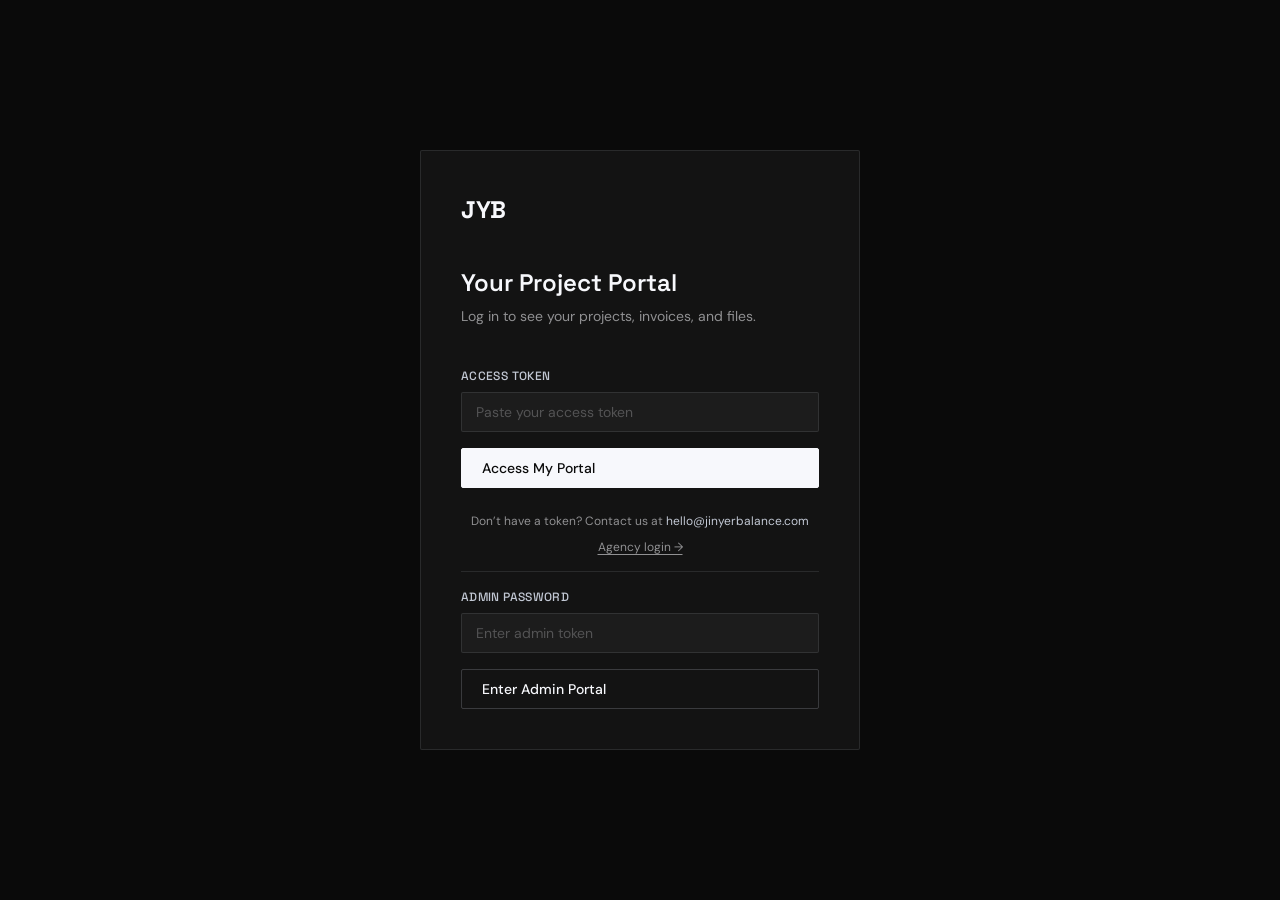
==== admin.html @ bab853dc "feat: initial JYB client portal — login, client dashboard, admin panel Complete portal UI for portal" ====
<!DOCTYPE html>
<html lang="en">
<head>
  <meta charset="UTF-8">
  <meta name="viewport" content="width=device-width, initial-scale=1.0">
  <title>Admin &mdash; JYB Portal</title>
  <meta name="robots" content="noindex, nofollow">
  <link rel="stylesheet" href="/assets/css/portal.css">
</head>
<body>

<!-- Nav -->
<nav class="portal-nav">
  <a href="/admin.html" class="nav-brand">
    <span class="nav-logo-text">JYB Admin</span>
  </a>
  <span class="nav-badge">Portal Admin</span>
  <div class="nav-spacer"></div>
  <button class="btn btn-ghost btn-sm" onclick="JYB.signOut()">Sign Out</button>
</nav>

<!-- Admin Layout -->
<div class="admin-layout">

  <!-- Sidebar -->
  <aside class="admin-sidebar">
    <div class="sidebar-section-label">Clients</div>
    <button class="sidebar-btn active" id="nav-clients" onclick="showSection('clients')">All Clients</button>
    <div class="sidebar-divider"></div>
    <div class="sidebar-section-label">Add New</div>
    <button class="sidebar-btn" id="nav-add-client" onclick="showSection('add-client')">+ Add Client</button>
  </aside>

  <!-- Main content -->
  <main class="admin-main">

    <!-- Global messages -->
    <div id="admin-msg" class="msg mb-md" role="alert" aria-live="polite"></div>

    <!-- ── Section: All Clients ─────────────────────────── -->
    <section id="section-clients">

      <div class="section-header mb-md">
        <h2 style="font-family:var(--font-head);font-size:1.25rem;">All Clients</h2>
        <button class="btn btn-outline btn-sm" onclick="loadClients()">Refresh</button>
      </div>

      <div id="clients-loading" class="spinner-wrap"><div class="spinner"></div></div>
      <div id="clients-list" class="client-list" style="display:none;"></div>

    </section>

    <!-- ── Section: Add Client ──────────────────────────── -->
    <section id="section-add-client" style="display:none;">

      <div class="section-header mb-md">
        <h2 style="font-family:var(--font-head);font-size:1.25rem;">Add New Client</h2>
      </div>

      <div class="card">
        <form id="add-client-form" novalidate>

          <div class="form-grid mb-sm">
            <div class="form-group">
              <label class="form-label" for="c-name">Name <span style="color:var(--red)">*</span></label>
              <input id="c-name" type="text" class="form-input" placeholder="Jane Doe" required>
            </div>
            <div class="form-group">
              <label class="form-label" for="c-email">Email <span style="color:var(--red)">*</span></label>
              <input id="c-email" type="email" class="form-input" placeholder="jane@example.com" required>
            </div>
          </div>

          <div class="form-grid mb-sm">
            <div class="form-group">
              <label class="form-label" for="c-phone">Phone</label>
              <input id="c-phone" type="tel" class="form-input" placeholder="+1 555 000 0000">
            </div>
            <div class="form-group">
              <label class="form-label" for="c-company">Company</label>
              <input id="c-company" type="text" class="form-input" placeholder="Acme Inc.">
            </div>
          </div>

          <div class="form-grid mb-sm">
            <div class="form-group">
              <label class="form-label" for="c-account-type">Account Type <span style="color:var(--red)">*</span></label>
              <select id="c-account-type" class="form-select" required>
                <option value="">Select type&hellip;</option>
                <option value="one-time">One-Time Project</option>
                <option value="retainer">Ongoing Retainer</option>
                <option value="care-plan">Hosting / Care Plan</option>
                <option value="handover">Project Handover</option>
                <option value="store">Store Customer</option>
              </select>
            </div>
            <div class="form-group">
              <label class="form-label" for="c-plan">Plan</label>
              <input id="c-plan" type="text" class="form-input" placeholder="e.g. Standard Care $299/mo">
            </div>
          </div>

          <div class="form-grid mb-sm">
            <div class="form-group">
              <label class="form-label" for="c-start-date">Start Date</label>
              <input id="c-start-date" type="date" class="form-input">
            </div>
          </div>

          <div class="form-group mb-md">
            <label class="form-label" for="c-notes">Notes</label>
            <textarea id="c-notes" class="form-textarea" placeholder="Any internal notes about this client&hellip;"></textarea>
          </div>

          <div id="add-client-msg" class="msg mb-sm"></div>

          <div class="form-actions">
            <button type="button" class="btn btn-ghost" onclick="showSection('clients')">Cancel</button>
            <button type="submit" class="btn btn-primary" id="add-client-btn">Create Client</button>
          </div>

        </form>
      </div>

    </section>

  </main>
</div>

<!-- ── Token Modal ──────────────────────────────────────── -->
<div class="modal-backdrop hidden" id="token-modal">
  <div class="modal" role="dialog" aria-modal="true" aria-labelledby="modal-title">
    <h2 class="modal-title" id="modal-title">Client Created</h2>
    <p class="modal-sub">Copy and send this login link to your client. The token is shown once.</p>

    <div class="form-group mb-xs">
      <label class="form-label">Access Token</label>
      <div class="token-display" id="modal-token"></div>
      <button class="btn btn-ghost btn-sm mt-xs" id="copy-token-btn" onclick="JYB.copyText(document.getElementById('modal-token').textContent, this)">Copy Token</button>
    </div>

    <div class="form-group mb-md">
      <label class="form-label">Login URL</label>
      <div class="url-display" id="modal-url"></div>
      <button class="btn btn-ghost btn-sm mt-xs" id="copy-url-btn" onclick="JYB.copyText(document.getElementById('modal-url').textContent, this)">Copy Login URL</button>
    </div>

    <div class="modal-actions">
      <button class="btn btn-primary" onclick="closeTokenModal()">Done</button>
    </div>
  </div>
</div>

<!-- ── Add Invoice Modal ────────────────────────────────── -->
<div class="modal-backdrop hidden" id="invoice-modal">
  <div class="modal" role="dialog" aria-modal="true" aria-labelledby="inv-modal-title">
    <h2 class="modal-title" id="inv-modal-title">Add Invoice</h2>
    <form id="add-invoice-form" novalidate>

      <div class="form-grid mb-sm">
        <div class="form-group">
          <label class="form-label" for="inv-number">Invoice # <span style="color:var(--red)">*</span></label>
          <input id="inv-number" type="text" class="form-input" placeholder="JYB-001" required>
        </div>
        <div class="form-group">
          <label class="form-label" for="inv-amount">Amount ($) <span style="color:var(--red)">*</span></label>
          <input id="inv-amount" type="number" class="form-input" placeholder="500.00" step="0.01" min="0" required>
        </div>
      </div>

      <div class="form-grid mb-sm">
        <div class="form-group">
          <label class="form-label" for="inv-issued">Issued Date <span style="color:var(--red)">*</span></label>
          <input id="inv-issued" type="date" class="form-input" required>
        </div>
        <div class="form-group">
          <label class="form-label" for="inv-due">Due Date <span style="color:var(--red)">*</span></label>
          <input id="inv-due" type="date" class="form-input" required>
        </div>
      </div>

      <div class="form-group mb-sm">
        <label class="form-label">Line Items (optional)</label>
        <div id="inv-line-items" class="dynamic-rows"></div>
        <button type="button" class="btn btn-ghost btn-sm mt-xs" onclick="addLineItem()">+ Add line item</button>
      </div>

      <div class="form-group mb-md">
        <label class="form-label" for="inv-notes">Notes</label>
        <textarea id="inv-notes" class="form-textarea" style="min-height:70px;" placeholder="Optional notes&hellip;"></textarea>
      </div>

      <div id="add-invoice-msg" class="msg mb-sm"></div>

      <div class="modal-actions">
        <button type="button" class="btn btn-ghost" onclick="closeInvoiceModal()">Cancel</button>
        <button type="submit" class="btn btn-primary" id="add-invoice-btn">Add Invoice</button>
      </div>

    </form>
  </div>
</div>

<!-- ── Add Project Modal ─────────────────────────────────── -->
<div class="modal-backdrop hidden" id="project-modal">
  <div class="modal" role="dialog" aria-modal="true" aria-labelledby="proj-modal-title">
    <h2 class="modal-title" id="proj-modal-title">Add Project</h2>
    <form id="add-project-form" novalidate>

      <div class="form-group mb-sm">
        <label class="form-label" for="proj-title">Title <span style="color:var(--red)">*</span></label>
        <input id="proj-title" type="text" class="form-input" placeholder="Brand Identity Redesign" required>
      </div>

      <div class="form-grid mb-sm">
        <div class="form-group">
          <label class="form-label" for="proj-type">Type <span style="color:var(--red)">*</span></label>
          <select id="proj-type" class="form-select" required>
            <option value="">Select type&hellip;</option>
            <option value="branding">Branding</option>
            <option value="web">Web</option>
            <option value="video">Video</option>
            <option value="social">Social</option>
            <option value="care-plan">Care Plan</option>
            <option value="custom">Custom</option>
          </select>
        </div>
        <div class="form-group">
          <label class="form-label" for="proj-status">Status</label>
          <select id="proj-status" class="form-select">
            <option value="in_progress">In Progress</option>
            <option value="completed">Completed</option>
            <option value="on_hold">On Hold</option>
            <option value="cancelled">Cancelled</option>
          </select>
        </div>
      </div>

      <div class="form-grid mb-sm">
        <div class="form-group">
          <label class="form-label" for="proj-start">Start Date</label>
          <input id="proj-start" type="date" class="form-input">
        </div>
        <div class="form-group">
          <label class="form-label" for="proj-due">Due Date</label>
          <input id="proj-due" type="date" class="form-input">
        </div>
      </div>

      <div class="form-group mb-sm">
        <label class="form-label" for="proj-desc">Description</label>
        <textarea id="proj-desc" class="form-textarea" style="min-height:70px;" placeholder="Brief description&hellip;"></textarea>
      </div>

      <div class="form-group mb-md">
        <label class="form-label">Deliverables (one per line)</label>
        <textarea id="proj-deliverables" class="form-textarea" style="min-height:80px;" placeholder="Logo files&#10;Brand guide PDF&#10;Social media kit"></textarea>
        <span class="form-note">Each line becomes a bullet point for the client.</span>
      </div>

      <div id="add-project-msg" class="msg mb-sm"></div>

      <div class="modal-actions">
        <button type="button" class="btn btn-ghost" onclick="closeProjectModal()">Cancel</button>
        <button type="submit" class="btn btn-primary" id="add-project-btn">Add Project</button>
      </div>

    </form>
  </div>
</div>

<!-- ── Add Meeting Modal ─────────────────────────────────── -->
<div class="modal-backdrop hidden" id="meeting-modal">
  <div class="modal" role="dialog" aria-modal="true" aria-labelledby="mtg-modal-title">
    <h2 class="modal-title" id="mtg-modal-title">Add Meeting Note</h2>
    <form id="add-meeting-form" novalidate>

      <div class="form-group mb-sm">
        <label class="form-label" for="mtg-date">Meeting Date <span style="color:var(--red)">*</span></label>
        <input id="mtg-date" type="date" class="form-input" required>
      </div>

      <div class="form-group mb-sm">
        <label class="form-label" for="mtg-summary">Summary <span style="color:var(--red)">*</span></label>
        <textarea id="mtg-summary" class="form-textarea" placeholder="What was discussed&hellip;" required></textarea>
      </div>

      <div class="form-group mb-sm">
        <label class="form-label">Action Items</label>
        <div id="mtg-action-items" class="dynamic-rows"></div>
        <button type="button" class="btn btn-ghost btn-sm mt-xs" onclick="addActionItem()">+ Add action item</button>
      </div>

      <div class="form-group mb-sm">
        <div class="internal-label">Internal Only &mdash; client will not see this</div>
        <label class="form-label" for="mtg-internal">Internal Notes</label>
        <textarea id="mtg-internal" class="form-textarea" placeholder="Notes for internal use only&hellip;"></textarea>
      </div>

      <div class="form-group mb-md">
        <label class="form-label">Visible to Client</label>
        <div class="toggle-wrap">
          <label class="toggle">
            <input type="checkbox" id="mtg-visible" checked>
            <span class="toggle-slider"></span>
          </label>
          <span class="toggle-label">Yes &mdash; client can see this meeting note</span>
        </div>
      </div>

      <div id="add-meeting-msg" class="msg mb-sm"></div>

      <div class="modal-actions">
        <button type="button" class="btn btn-ghost" onclick="closeMeetingModal()">Cancel</button>
        <button type="submit" class="btn btn-primary" id="add-meeting-btn">Add Note</button>
      </div>

    </form>
  </div>
</div>

<script src="/assets/js/portal.js"></script>
<script>
(function () {

  // ── Auth guard ──────────────────────────────────────────
  if (!JYB.getAdminToken()) {
    window.location.replace('/login.html?mode=admin');
    return;
  }

  // ── State ───────────────────────────────────────────────
  var adminMsg      = document.getElementById('admin-msg');
  var currentClient = null; // currently selected client for modals

  // ── Section switching ───────────────────────────────────
  window.showSection = function (name) {
    document.querySelectorAll('.admin-main > section').forEach(function (s) {
      s.style.display = 'none';
    });
    var el = document.getElementById('section-' + name);
    if (el) el.style.display = '';

    document.querySelectorAll('.sidebar-btn').forEach(function (b) {
      b.classList.remove('active');
    });
    var navBtn = document.getElementById('nav-' + name);
    if (navBtn) navBtn.classList.add('active');

    JYB.hideMsg(adminMsg);
  };

  // ── Load Clients ────────────────────────────────────────
  window.loadClients = async function () {
    var loadingEl = document.getElementById('clients-loading');
    var listEl    = document.getElementById('clients-list');
    loadingEl.style.display = '';
    listEl.style.display    = 'none';
    listEl.innerHTML        = '';
    JYB.hideMsg(adminMsg);

    try {
      var data = await JYB.adminFetch('/api/admin/clients');
      loadingEl.style.display = 'none';
      listEl.style.display    = '';

      if (!data.clients || data.clients.length === 0) {
        listEl.innerHTML = '<div class="empty-state"><p>No clients yet. Add your first client using the sidebar.</p></div>';
        return;
      }

      listEl.innerHTML = data.clients.map(function (c) {
        return buildClientCard(c);
      }).join('');

    } catch (err) {
      loadingEl.style.display = 'none';
      listEl.style.display    = '';
      JYB.showMsg(adminMsg, err.message || 'Failed to load clients.', 'error');
    }
  };

  // ── Client Card ──────────────────────────────────────────
  function buildClientCard(c) {
    return '<div class="client-card" id="client-card-' + c.id + '">' +
      '<div class="client-card-header" onclick="toggleClientDetail(\'' + c.id + '\')">' +
        '<div>' +
          '<div class="client-name">' + JYB.escapeHtml(c.name) + '</div>' +
          '<div class="client-email">' + JYB.escapeHtml(c.email || '') + '</div>' +
          (c.company ? '<div class="client-company">' + JYB.escapeHtml(c.company) + '</div>' : '') +
        '</div>' +
        '<div class="client-badges">' +
          JYB.typeBadge(c.account_type) +
          (c.plan ? '<span class="badge badge-silver" style="max-width:160px;overflow:hidden;text-overflow:ellipsis;">' + JYB.escapeHtml(c.plan) + '</span>' : '') +
          JYB.statusBadge(c.status || 'active') +
        '</div>' +
      '</div>' +
      '<div class="client-detail" id="detail-' + c.id + '">' +
        buildClientDetail(c) +
      '</div>' +
    '</div>';
  }

  function buildClientDetail(c) {
    return '<div class="client-detail-tabs">' +
        '<button class="client-tab-btn active" onclick="switchClientTab(\'' + c.id + '\', \'info\', this)">Info</button>' +
        '<button class="client-tab-btn" onclick="switchClientTab(\'' + c.id + '\', \'projects\', this)">Projects</button>' +
        '<button class="client-tab-btn" onclick="switchClientTab(\'' + c.id + '\', \'invoices\', this)">Invoices</button>' +
        '<button class="client-tab-btn" onclick="switchClientTab(\'' + c.id + '\', \'meetings\', this)">Meetings</button>' +
      '</div>' +

      '<div class="client-tab-content active" id="ctab-' + c.id + '-info">' +
        '<div class="form-row" style="max-width:400px;">' +
          infoRow('Start Date',    JYB.formatDate(c.start_date)) +
          infoRow('Account Type',  c.account_type) +
          infoRow('Plan',          c.plan) +
          infoRow('Notes',         c.notes) +
        '</div>' +
      '</div>' +

      '<div class="client-tab-content" id="ctab-' + c.id + '-projects">' +
        '<div id="cprojects-' + c.id + '" class="project-list mb-sm">' + JYB.spinner() + '</div>' +
        '<button class="btn btn-outline btn-sm" onclick="openProjectModal(\'' + c.id + '\')">+ Add Project</button>' +
      '</div>' +

      '<div class="client-tab-content" id="ctab-' + c.id + '-invoices">' +
        '<div id="cinvoices-' + c.id + '" class="mb-sm">' + JYB.spinner() + '</div>' +
        '<button class="btn btn-outline btn-sm" onclick="openInvoiceModal(\'' + c.id + '\')">+ Add Invoice</button>' +
      '</div>' +

      '<div class="client-tab-content" id="ctab-' + c.id + '-meetings">' +
        '<div id="cmeetings-' + c.id + '" class="meeting-list mb-sm">' + JYB.spinner() + '</div>' +
        '<button class="btn btn-outline btn-sm" onclick="openMeetingModal(\'' + c.id + '\')">+ Add Meeting Note</button>' +
      '</div>';
  }

  function infoRow(label, value) {
    if (!value) return '';
    return '<div class="flex-center gap-sm mb-xs" style="font-size:13px;">' +
      '<span class="text-muted" style="min-width:100px;">' + JYB.escapeHtml(label) + '</span>' +
      '<span class="text-white">' + JYB.escapeHtml(String(value)) + '</span>' +
    '</div>';
  }

  // ── Toggle client detail ─────────────────────────────────
  window.toggleClientDetail = function (clientId) {
    var detail = document.getElementById('detail-' + clientId);
    if (!detail) return;
    var isOpen = detail.classList.contains('open');
    detail.classList.toggle('open', !isOpen);
    if (!isOpen) {
      // Load sub-data when opening for the first time
      loadClientProjects(clientId);
      loadClientInvoices(clientId);
      loadClientMeetings(clientId);
    }
  };

  // ── Client sub-tabs ──────────────────────────────────────
  window.switchClientTab = function (clientId, tab, btn) {
    var detail = document.getElementById('detail-' + clientId);
    detail.querySelectorAll('.client-tab-btn').forEach(function (b) { b.classList.remove('active'); });
    detail.querySelectorAll('.client-tab-content').forEach(function (c) { c.classList.remove('active'); });
    btn.classList.add('active');
    var tabEl = document.getElementById('ctab-' + clientId + '-' + tab);
    if (tabEl) tabEl.classList.add('active');
  };

  // ── Load client projects ─────────────────────────────────
  async function loadClientProjects(clientId) {
    var el = document.getElementById('cprojects-' + clientId);
    if (!el || el.dataset.loaded) return;
    el.dataset.loaded = '1';
    try {
      var data = await JYB.adminFetch('/api/admin/projects?client_id=' + clientId);
      var projects = data.projects || [];
      if (projects.length === 0) {
        el.innerHTML = '<div class="empty-state" style="padding:16px 0;"><p>No projects yet.</p></div>';
      } else {
        el.innerHTML = projects.map(function (p) {
          return '<div class="project-card">' +
            '<div class="project-header">' +
              '<span class="project-title">' + JYB.escapeHtml(p.title) + '</span>' +
              JYB.statusBadge(p.status) +
            '</div>' +
            '<div class="project-meta">' +
              JYB.typeBadge(p.type) +
              '<span class="project-dates">' + JYB.formatDateRange(p.start_date, p.due_date) + '</span>' +
            '</div>' +
          '</div>';
        }).join('');
      }
    } catch (err) {
      el.innerHTML = '<div class="msg msg-error visible">' + JYB.escapeHtml(err.message) + '</div>';
    }
  }

  // ── Load client invoices ─────────────────────────────────
  async function loadClientInvoices(clientId) {
    var el = document.getElementById('cinvoices-' + clientId);
    if (!el || el.dataset.loaded) return;
    el.dataset.loaded = '1';
    try {
      var data = await JYB.adminFetch('/api/admin/invoices?client_id=' + clientId);
      var invoices = data.invoices || [];
      if (invoices.length === 0) {
        el.innerHTML = '<div class="empty-state" style="padding:16px 0;"><p>No invoices yet.</p></div>';
      } else {
        el.innerHTML = '<div class="invoice-table-wrap"><table class="invoice-table"><thead><tr>' +
          '<th>Invoice #</th><th>Issued</th><th>Due</th><th>Amount</th><th>Status</th>' +
        '</tr></thead><tbody>' +
        invoices.map(function (i) {
          return '<tr>' +
            '<td class="font-head" style="font-weight:600;">' + JYB.escapeHtml(i.invoice_number) + '</td>' +
            '<td>' + JYB.formatDate(i.issued_date) + '</td>' +
            '<td>' + JYB.formatDate(i.due_date) + '</td>' +
            '<td class="font-head" style="font-weight:600;">' + JYB.formatMoney(i.amount_cents) + '</td>' +
            '<td>' + JYB.statusBadge(i.status) + '</td>' +
          '</tr>';
        }).join('') +
        '</tbody></table></div>';
      }
    } catch (err) {
      el.innerHTML = '<div class="msg msg-error visible">' + JYB.escapeHtml(err.message) + '</div>';
    }
  }

  // ── Load client meetings ─────────────────────────────────
  async function loadClientMeetings(clientId) {
    var el = document.getElementById('cmeetings-' + clientId);
    if (!el || el.dataset.loaded) return;
    el.dataset.loaded = '1';
    try {
      var data = await JYB.adminFetch('/api/admin/meetings?client_id=' + clientId);
      var meetings = data.meetings || [];
      if (meetings.length === 0) {
        el.innerHTML = '<div class="empty-state" style="padding:16px 0;"><p>No meeting notes yet.</p></div>';
      } else {
        el.innerHTML = meetings.map(function (m) {
          var visibleBadge = m.visible_to_client
            ? '<span class="badge badge-green" style="font-size:11px;">Visible to client</span>'
            : '<span class="badge badge-silver" style="font-size:11px;">Internal only</span>';
          var actionHtml = '';
          if (m.action_items) {
            try {
              var items = typeof m.action_items === 'string' ? JSON.parse(m.action_items) : m.action_items;
              if (Array.isArray(items) && items.length > 0) {
                actionHtml = '<ul class="action-items-list mt-xs">' +
                  items.map(function (a) {
                    var text = typeof a === 'string' ? a : (a.text || a.item || '');
                    return '<li class="action-item">' + JYB.escapeHtml(text) + '</li>';
                  }).join('') + '</ul>';
              }
            } catch (e) {}
          }
          var internalHtml = '';
          if (m.internal_notes) {
            internalHtml = '<div class="internal-label mt-xs">Internal Only</div>' +
              '<div style="font-size:13px;color:var(--amber);margin-top:4px;">' + JYB.escapeHtml(m.internal_notes) + '</div>';
          }
          return '<div class="meeting-card">' +
            '<div class="flex-center gap-sm mb-xs">' +
              '<span class="meeting-date" style="margin:0;">' + JYB.formatDate(m.meeting_date) + '</span>' +
              visibleBadge +
            '</div>' +
            '<div class="meeting-summary">' + JYB.escapeHtml(m.summary) + '</div>' +
            actionHtml + internalHtml +
          '</div>';
        }).join('');
      }
    } catch (err) {
      el.innerHTML = '<div class="msg msg-error visible">' + JYB.escapeHtml(err.message) + '</div>';
    }
  }

  // ── Add Client Form ──────────────────────────────────────
  document.getElementById('add-client-form').addEventListener('submit', async function (e) {
    e.preventDefault();
    var btn = document.getElementById('add-client-btn');
    var msg = document.getElementById('add-client-msg');
    JYB.hideMsg(msg);

    var name         = document.getElementById('c-name').value.trim();
    var email        = document.getElementById('c-email').value.trim();
    var phone        = document.getElementById('c-phone').value.trim();
    var company      = document.getElementById('c-company').value.trim();
    var account_type = document.getElementById('c-account-type').value;
    var plan         = document.getElementById('c-plan').value.trim();
    var start_date   = document.getElementById('c-start-date').value;
    var notes        = document.getElementById('c-notes').value.trim();

    if (!name || !email || !account_type) {
      JYB.showMsg(msg, 'Name, email, and account type are required.', 'error');
      return;
    }

    btn.disabled = true;
    btn.textContent = 'Creating\u2026';

    try {
      var data = await JYB.adminFetch('/api/admin/clients', {
        method: 'POST',
        body: JSON.stringify({ name, email, phone: phone || null, company: company || null, account_type, plan: plan || null, start_date: start_date || null, notes: notes || null }),
      });

      if (data.success) {
        // Show token modal
        document.getElementById('modal-token').textContent = data.access_token;
        document.getElementById('modal-url').textContent   = data.login_url;
        document.getElementById('token-modal').classList.remove('hidden');

        // Reset form
        document.getElementById('add-client-form').reset();

        // Reload client list data
        var listEl = document.getElementById('clients-list');
        listEl.dataset.loaded = '';
      } else {
        JYB.showMsg(msg, data.error || 'Failed to create client.', 'error');
      }
    } catch (err) {
      JYB.showMsg(msg, err.message || 'Failed to create client.', 'error');
    }

    btn.disabled = false;
    btn.textContent = 'Create Client';
  });

  // ── Token Modal ──────────────────────────────────────────
  window.closeTokenModal = function () {
    document.getElementById('token-modal').classList.add('hidden');
    showSection('clients');
    loadClients();
  };

  // ── Invoice Modal ─────────────────────────────────────────
  window.openInvoiceModal = function (clientId) {
    currentClient = clientId;
    document.getElementById('invoice-modal').classList.remove('hidden');
    // Pre-fill today's date
    var today = new Date().toISOString().slice(0, 10);
    document.getElementById('inv-issued').value = today;
    document.getElementById('inv-line-items').innerHTML = '';
    JYB.hideMsg(document.getElementById('add-invoice-msg'));
  };

  window.closeInvoiceModal = function () {
    document.getElementById('invoice-modal').classList.add('hidden');
    document.getElementById('add-invoice-form').reset();
    document.getElementById('inv-line-items').innerHTML = '';
  };

  window.addLineItem = function () {
    var container = document.getElementById('inv-line-items');
    var row = document.createElement('div');
    row.className = 'dynamic-row dynamic-row-2col';
    row.innerHTML =
      '<input type="text" class="form-input" placeholder="Description" style="font-size:13px;">' +
      '<input type="number" class="form-input" placeholder="Amount ($)" style="font-size:13px;" step="0.01" min="0">' +
      '<button type="button" class="btn btn-ghost" onclick="this.closest(\'.dynamic-row\').remove()" title="Remove">&times;</button>';
    container.appendChild(row);
  };

  document.getElementById('add-invoice-form').addEventListener('submit', async function (e) {
    e.preventDefault();
    var btn = document.getElementById('add-invoice-btn');
    var msg = document.getElementById('add-invoice-msg');
    JYB.hideMsg(msg);

    var invoice_number = document.getElementById('inv-number').value.trim();
    var amountStr      = document.getElementById('inv-amount').value.trim();
    var issued_date    = document.getElementById('inv-issued').value;
    var due_date       = document.getElementById('inv-due').value;
    var notes          = document.getElementById('inv-notes').value.trim();

    if (!invoice_number || !amountStr || !issued_date || !due_date) {
      JYB.showMsg(msg, 'Invoice #, amount, issued date, and due date are required.', 'error');
      return;
    }

    var amount_cents = Math.round(parseFloat(amountStr) * 100);
    if (isNaN(amount_cents) || amount_cents <= 0) {
      JYB.showMsg(msg, 'Enter a valid amount.', 'error');
      return;
    }

    // Collect line items
    var lineItemRows = document.querySelectorAll('#inv-line-items .dynamic-row');
    var line_items = [];
    lineItemRows.forEach(function (row) {
      var inputs = row.querySelectorAll('input');
      var desc   = inputs[0] ? inputs[0].value.trim() : '';
      var amt    = inputs[1] ? parseFloat(inputs[1].value) : 0;
      if (desc) {
        line_items.push({ description: desc, amount_cents: Math.round(amt * 100) || 0 });
      }
    });

    btn.disabled = true;
    btn.textContent = 'Adding\u2026';

    try {
      var data = await JYB.adminFetch('/api/admin/invoices', {
        method: 'POST',
        body: JSON.stringify({
          client_id: currentClient,
          invoice_number,
          amount_cents,
          issued_date,
          due_date,
          line_items: line_items.length > 0 ? line_items : null,
          notes: notes || null,
        }),
      });

      if (data.success) {
        closeInvoiceModal();
        JYB.showMsg(document.getElementById('admin-msg'), 'Invoice added successfully.', 'success');
        // Force reload of this client's invoices
        var el = document.getElementById('cinvoices-' + currentClient);
        if (el) { el.dataset.loaded = ''; el.innerHTML = JYB.spinner(); loadClientInvoices(currentClient); }
      } else {
        JYB.showMsg(msg, data.error || 'Failed to add invoice.', 'error');
      }
    } catch (err) {
      JYB.showMsg(msg, err.message || 'Failed to add invoice.', 'error');
    }

    btn.disabled = false;
    btn.textContent = 'Add Invoice';
  });

  // ── Project Modal ─────────────────────────────────────────
  window.openProjectModal = function (clientId) {
    currentClient = clientId;
    document.getElementById('project-modal').classList.remove('hidden');
    JYB.hideMsg(document.getElementById('add-project-msg'));
  };

  window.closeProjectModal = function () {
    document.getElementById('project-modal').classList.add('hidden');
    document.getElementById('add-project-form').reset();
  };

  document.getElementById('add-project-form').addEventListener('submit', async function (e) {
    e.preventDefault();
    var btn = document.getElementById('add-project-btn');
    var msg = document.getElementById('add-project-msg');
    JYB.hideMsg(msg);

    var title       = document.getElementById('proj-title').value.trim();
    var type        = document.getElementById('proj-type').value;
    var status      = document.getElementById('proj-status').value;
    var start_date  = document.getElementById('proj-start').value;
    var due_date    = document.getElementById('proj-due').value;
    var description = document.getElementById('proj-desc').value.trim();
    var rawDeliv    = document.getElementById('proj-deliverables').value.trim();

    if (!title || !type) {
      JYB.showMsg(msg, 'Title and type are required.', 'error');
      return;
    }

    var deliverables = rawDeliv
      ? rawDeliv.split('\n').map(function (l) { return l.trim(); }).filter(Boolean)
      : null;

    btn.disabled = true;
    btn.textContent = 'Adding\u2026';

    try {
      var data = await JYB.adminFetch('/api/admin/projects', {
        method: 'POST',
        body: JSON.stringify({
          client_id:   currentClient,
          title,
          description: description || null,
          type,
          status:      status || 'in_progress',
          start_date:  start_date || null,
          due_date:    due_date   || null,
          deliverables,
        }),
      });

      if (data.success) {
        closeProjectModal();
        JYB.showMsg(document.getElementById('admin-msg'), 'Project added successfully.', 'success');
        var el = document.getElementById('cprojects-' + currentClient);
        if (el) { el.dataset.loaded = ''; el.innerHTML = JYB.spinner(); loadClientProjects(currentClient); }
      } else {
        JYB.showMsg(msg, data.error || 'Failed to add project.', 'error');
      }
    } catch (err) {
      JYB.showMsg(msg, err.message || 'Failed to add project.', 'error');
    }

    btn.disabled = false;
    btn.textContent = 'Add Project';
  });

  // ── Meeting Modal ─────────────────────────────────────────
  window.openMeetingModal = function (clientId) {
    currentClient = clientId;
    document.getElementById('meeting-modal').classList.remove('hidden');
    var today = new Date().toISOString().slice(0, 10);
    document.getElementById('mtg-date').value = today;
    document.getElementById('mtg-action-items').innerHTML = '';
    document.getElementById('mtg-visible').checked = true;
    JYB.hideMsg(document.getElementById('add-meeting-msg'));
  };

  window.closeMeetingModal = function () {
    document.getElementById('meeting-modal').classList.add('hidden');
    document.getElementById('add-meeting-form').reset();
    document.getElementById('mtg-action-items').innerHTML = '';
  };

  window.addActionItem = function () {
    var container = document.getElementById('mtg-action-items');
    var row = document.createElement('div');
    row.className = 'dynamic-row';
    row.style.gridTemplateColumns = '1fr auto';
    row.innerHTML =
      '<input type="text" class="form-input" placeholder="Action item\u2026" style="font-size:13px;">' +
      '<button type="button" class="btn btn-ghost" onclick="this.closest(\'.dynamic-row\').remove()" title="Remove">&times;</button>';
    container.appendChild(row);
    row.querySelector('input').focus();
  };

  document.getElementById('add-meeting-form').addEventListener('submit', async function (e) {
    e.preventDefault();
    var btn = document.getElementById('add-meeting-btn');
    var msg = document.getElementById('add-meeting-msg');
    JYB.hideMsg(msg);

    var meeting_date     = document.getElementById('mtg-date').value;
    var summary          = document.getElementById('mtg-summary').value.trim();
    var internal_notes   = document.getElementById('mtg-internal').value.trim();
    var visible_to_client = document.getElementById('mtg-visible').checked;

    if (!meeting_date || !summary) {
      JYB.showMsg(msg, 'Meeting date and summary are required.', 'error');
      return;
    }

    var actionInputs = document.querySelectorAll('#mtg-action-items input[type="text"]');
    var action_items = [];
    actionInputs.forEach(function (inp) {
      var val = inp.value.trim();
      if (val) action_items.push(val);
    });

    btn.disabled = true;
    btn.textContent = 'Saving\u2026';

    try {
      var data = await JYB.adminFetch('/api/admin/meetings', {
        method: 'POST',
        body: JSON.stringify({
          client_id: currentClient,
          meeting_date,
          summary,
          action_items: action_items.length > 0 ? action_items : null,
          internal_notes: internal_notes || null,
          visible_to_client,
        }),
      });

      if (data.success) {
        closeMeetingModal();
        JYB.showMsg(document.getElementById('admin-msg'), 'Meeting note saved.', 'success');
        var el = document.getElementById('cmeetings-' + currentClient);
        if (el) { el.dataset.loaded = ''; el.innerHTML = JYB.spinner(); loadClientMeetings(currentClient); }
      } else {
        JYB.showMsg(msg, data.error || 'Failed to save meeting note.', 'error');
      }
    } catch (err) {
      JYB.showMsg(msg, err.message || 'Failed to save meeting note.', 'error');
    }

    btn.disabled = false;
    btn.textContent = 'Add Note';
  });

  // ── Close modals on backdrop click ──────────────────────
  ['token-modal','invoice-modal','project-modal','meeting-modal'].forEach(function (id) {
    document.getElementById(id).addEventListener('click', function (e) {
      if (e.target === this) {
        this.classList.add('hidden');
      }
    });
  });

  // ── Boot ─────────────────────────────────────────────────
  showSection('clients');
  loadClients();

})();
</script>

</body>
</html>
---- assets/css/portal.css ----
/* ============================================================
   JYB Client Portal — portal.css
   Design: Dark mode, Space Grotesk + DM Sans, editorial feel
   ============================================================ */

/* ── Google Fonts ── */
@import url('https://fonts.googleapis.com/css2?family=Space+Grotesk:wght@400;500;600;700&family=DM+Sans:wght@400;500&display=swap');

/* ── CSS Variables ── */
:root {
  --bg:            #0a0a0a;
  --surface:       rgba(255, 255, 255, 0.04);
  --surface-hover: rgba(255, 255, 255, 0.07);
  --border:        rgba(194, 200, 212, 0.12);
  --border-strong: rgba(194, 200, 212, 0.22);

  --white:   #f7f8fc;
  --muted:   rgba(247, 248, 252, 0.55);
  --silver:  #C2C8D4;

  --accent:  #C2C8D4;

  --green:   #4ade80;
  --amber:   #fbbf24;
  --red:     #f87171;
  --blue:    #60a5fa;

  --green-bg:  rgba(74, 222, 128, 0.10);
  --amber-bg:  rgba(251, 191, 36, 0.10);
  --red-bg:    rgba(248, 113, 113, 0.10);
  --blue-bg:   rgba(96, 165, 250, 0.10);

  --font-head: 'Space Grotesk', sans-serif;
  --font-body: 'DM Sans', sans-serif;

  --radius-sm:  2px;
  --radius-md:  4px;

  --nav-h: 60px;
  --sidebar-w: 220px;

  --space-xs:  8px;
  --space-sm:  16px;
  --space-md:  24px;
  --space-lg:  40px;
  --space-xl:  64px;
}

/* ── Reset ── */
*, *::before, *::after {
  box-sizing: border-box;
  margin: 0;
  padding: 0;
}

html, body {
  height: 100%;
}

body {
  background: var(--bg);
  color: var(--white);
  font-family: var(--font-body);
  font-size: 15px;
  line-height: 1.6;
  -webkit-font-smoothing: antialiased;
}

a {
  color: var(--silver);
  text-decoration: none;
}

a:hover {
  color: var(--white);
}

button {
  font-family: var(--font-body);
  cursor: pointer;
}

input, select, textarea {
  font-family: var(--font-body);
}

/* ── Typography ── */
h1, h2, h3, h4, h5 {
  font-family: var(--font-head);
  font-weight: 600;
  line-height: 1.2;
}

h1 { font-size: 2rem; }
h2 { font-size: 1.5rem; }
h3 { font-size: 1.15rem; }
h4 { font-size: 1rem; }

p { color: var(--muted); }

/* ── Loading Spinner ── */
.spinner-wrap {
  display: flex;
  align-items: center;
  justify-content: center;
  padding: var(--space-xl);
}

.spinner {
  width: 32px;
  height: 32px;
  border: 2px solid var(--border);
  border-top-color: var(--silver);
  border-radius: 50%;
  animation: spin 0.7s linear infinite;
}

@keyframes spin {
  to { transform: rotate(360deg); }
}

/* ── Buttons ── */
.btn {
  display: inline-flex;
  align-items: center;
  gap: 8px;
  padding: 10px 20px;
  font-size: 14px;
  font-weight: 500;
  border-radius: var(--radius-sm);
  border: 1px solid transparent;
  transition: background 0.15s, color 0.15s, border-color 0.15s;
  white-space: nowrap;
}

.btn-primary {
  background: var(--white);
  color: #0a0a0a;
  border-color: var(--white);
}

.btn-primary:hover {
  background: var(--silver);
  border-color: var(--silver);
  color: #0a0a0a;
}

.btn-outline {
  background: transparent;
  color: var(--white);
  border-color: var(--border-strong);
}

.btn-outline:hover {
  background: var(--surface-hover);
  border-color: var(--silver);
}

.btn-ghost {
  background: transparent;
  color: var(--muted);
  border-color: transparent;
  padding-left: 8px;
  padding-right: 8px;
}

.btn-ghost:hover {
  color: var(--white);
  background: var(--surface);
}

.btn-sm {
  padding: 6px 14px;
  font-size: 13px;
}

.btn-danger {
  background: transparent;
  color: var(--red);
  border-color: rgba(248, 113, 113, 0.30);
}

.btn-danger:hover {
  background: var(--red-bg);
}

.btn:disabled {
  opacity: 0.4;
  cursor: not-allowed;
}

/* ── Status Badges ── */
.badge {
  display: inline-flex;
  align-items: center;
  gap: 5px;
  padding: 3px 10px;
  font-size: 12px;
  font-weight: 500;
  border-radius: var(--radius-md);
  font-family: var(--font-head);
  letter-spacing: 0.02em;
  text-transform: capitalize;
}

.badge::before {
  content: '';
  width: 6px;
  height: 6px;
  border-radius: 50%;
  flex-shrink: 0;
}

.badge-green  { background: var(--green-bg);  color: var(--green);  }
.badge-amber  { background: var(--amber-bg);  color: var(--amber);  }
.badge-red    { background: var(--red-bg);    color: var(--red);    }
.badge-blue   { background: var(--blue-bg);   color: var(--blue);   }
.badge-silver { background: var(--surface);   color: var(--silver); }

.badge-green::before  { background: var(--green); }
.badge-amber::before  { background: var(--amber); }
.badge-red::before    { background: var(--red);   }
.badge-blue::before   { background: var(--blue);  }
.badge-silver::before { background: var(--silver);}

/* ── Nav Bar ── */
.portal-nav {
  position: sticky;
  top: 0;
  z-index: 100;
  height: var(--nav-h);
  background: rgba(10, 10, 10, 0.92);
  backdrop-filter: blur(12px);
  -webkit-backdrop-filter: blur(12px);
  border-bottom: 1px solid var(--border);
  display: flex;
  align-items: center;
  padding: 0 var(--space-md);
  gap: var(--space-md);
}

.nav-brand {
  display: flex;
  align-items: center;
  gap: 10px;
  text-decoration: none;
}

.nav-logo {
  height: 28px;
  width: auto;
}

.nav-logo-text {
  font-family: var(--font-head);
  font-size: 1.1rem;
  font-weight: 700;
  color: var(--white);
  letter-spacing: -0.01em;
}

.nav-spacer { flex: 1; }

.nav-label {
  font-size: 12px;
  color: var(--muted);
  font-family: var(--font-head);
  letter-spacing: 0.05em;
  text-transform: uppercase;
}

.nav-client-name {
  font-family: var(--font-head);
  font-size: 14px;
  font-weight: 500;
  color: var(--white);
}

.nav-badge {
  background: var(--surface);
  border: 1px solid var(--border);
  color: var(--silver);
  font-size: 11px;
  font-family: var(--font-head);
  font-weight: 500;
  padding: 3px 10px;
  border-radius: var(--radius-md);
  letter-spacing: 0.04em;
  text-transform: uppercase;
}

/* ── Tab Bar ── */
.tab-bar {
  display: flex;
  align-items: center;
  gap: 4px;
  padding: 0 var(--space-md);
  border-bottom: 1px solid var(--border);
  background: rgba(10, 10, 10, 0.60);
  overflow-x: auto;
  scrollbar-width: none;
}

.tab-bar::-webkit-scrollbar { display: none; }

.tab-btn {
  position: relative;
  padding: 14px 16px;
  font-size: 14px;
  font-weight: 500;
  color: var(--muted);
  background: transparent;
  border: none;
  white-space: nowrap;
  transition: color 0.15s;
  font-family: var(--font-head);
  flex-shrink: 0;
}

.tab-btn::after {
  content: '';
  position: absolute;
  bottom: 0;
  left: 0;
  right: 0;
  height: 2px;
  background: var(--white);
  transform: scaleX(0);
  transition: transform 0.15s;
}

.tab-btn:hover {
  color: var(--white);
}

.tab-btn.active {
  color: var(--white);
}

.tab-btn.active::after {
  transform: scaleX(1);
}

/* ── Tab Content ── */
.tab-content {
  display: none;
  padding: var(--space-lg) var(--space-md);
  max-width: 960px;
}

.tab-content.active {
  display: block;
}

/* ── Cards ── */
.card {
  background: var(--surface);
  border: 1px solid var(--border);
  border-radius: var(--radius-sm);
  padding: var(--space-md);
}

.card-grid {
  display: grid;
  grid-template-columns: repeat(3, 1fr);
  gap: var(--space-sm);
}

.card-grid-2 {
  display: grid;
  grid-template-columns: repeat(2, 1fr);
  gap: var(--space-sm);
}

.stat-card {
  background: var(--surface);
  border: 1px solid var(--border);
  border-radius: var(--radius-sm);
  padding: var(--space-md);
}

.stat-label {
  font-size: 12px;
  color: var(--muted);
  font-family: var(--font-head);
  letter-spacing: 0.05em;
  text-transform: uppercase;
  margin-bottom: 8px;
}

.stat-value {
  font-family: var(--font-head);
  font-size: 1.75rem;
  font-weight: 700;
  color: var(--white);
  line-height: 1;
}

.stat-sub {
  font-size: 13px;
  color: var(--muted);
  margin-top: 4px;
}

/* ── Section Header ── */
.section-header {
  display: flex;
  align-items: center;
  justify-content: space-between;
  margin-bottom: var(--space-md);
}

.section-title {
  font-family: var(--font-head);
  font-size: 1rem;
  font-weight: 600;
  color: var(--silver);
  letter-spacing: 0.04em;
  text-transform: uppercase;
  font-size: 12px;
}

/* ── Project List ── */
.project-list {
  display: flex;
  flex-direction: column;
  gap: var(--space-sm);
}

.project-card {
  background: var(--surface);
  border: 1px solid var(--border);
  border-radius: var(--radius-sm);
  padding: var(--space-md);
  transition: border-color 0.15s;
}

.project-card:hover {
  border-color: var(--border-strong);
}

.project-header {
  display: flex;
  align-items: flex-start;
  justify-content: space-between;
  gap: var(--space-sm);
  margin-bottom: 10px;
}

.project-title {
  font-family: var(--font-head);
  font-size: 1rem;
  font-weight: 600;
  color: var(--white);
}

.project-meta {
  display: flex;
  align-items: center;
  gap: var(--space-sm);
  flex-wrap: wrap;
  margin-bottom: var(--space-xs);
}

.project-dates {
  font-size: 13px;
  color: var(--muted);
}

.project-deliverables {
  margin-top: var(--space-xs);
  padding-left: var(--space-sm);
}

.project-deliverables li {
  font-size: 13px;
  color: var(--muted);
  margin-bottom: 2px;
}

/* ── Invoice Table ── */
.invoice-table-wrap {
  overflow-x: auto;
}

.invoice-table {
  width: 100%;
  border-collapse: collapse;
  font-size: 14px;
}

.invoice-table th {
  font-family: var(--font-head);
  font-size: 11px;
  font-weight: 500;
  color: var(--muted);
  letter-spacing: 0.06em;
  text-transform: uppercase;
  text-align: left;
  padding: 10px 14px;
  border-bottom: 1px solid var(--border);
  white-space: nowrap;
}

.invoice-table td {
  padding: 12px 14px;
  border-bottom: 1px solid var(--border);
  color: var(--white);
  vertical-align: top;
}

.invoice-table tr:last-child td {
  border-bottom: none;
}

.invoice-table tbody tr {
  cursor: pointer;
  transition: background 0.12s;
}

.invoice-table tbody tr:hover {
  background: var(--surface-hover);
}

.invoice-table tbody tr.expanded {
  background: var(--surface-hover);
}

.invoice-expand-row td {
  padding: 0;
  cursor: default;
}

.invoice-expand-row:hover {
  background: transparent !important;
}

.invoice-line-items {
  padding: var(--space-sm) var(--space-md);
  border-top: 1px solid var(--border);
  background: rgba(255,255,255,0.02);
}

.invoice-line-items h4 {
  font-size: 12px;
  color: var(--muted);
  text-transform: uppercase;
  letter-spacing: 0.05em;
  margin-bottom: 8px;
}

.line-item-row {
  display: flex;
  justify-content: space-between;
  font-size: 13px;
  color: var(--muted);
  padding: 4px 0;
  border-bottom: 1px solid var(--border);
}

.line-item-row:last-child { border-bottom: none; }

.invoice-totals {
  margin-top: var(--space-sm);
  padding-top: var(--space-sm);
  border-top: 1px solid var(--border-strong);
  display: flex;
  gap: var(--space-lg);
}

.invoice-total-item {
  display: flex;
  flex-direction: column;
  gap: 2px;
}

.invoice-total-label {
  font-size: 11px;
  color: var(--muted);
  text-transform: uppercase;
  letter-spacing: 0.05em;
}

.invoice-total-value {
  font-family: var(--font-head);
  font-size: 1.2rem;
  font-weight: 700;
  color: var(--white);
}

.invoice-total-value.paid   { color: var(--green); }
.invoice-total-value.unpaid { color: var(--amber); }

/* ── Meeting Cards ── */
.meeting-list {
  display: flex;
  flex-direction: column;
  gap: var(--space-md);
}

.meeting-card {
  background: var(--surface);
  border: 1px solid var(--border);
  border-radius: var(--radius-sm);
  padding: var(--space-md);
}

.meeting-date {
  font-family: var(--font-head);
  font-size: 12px;
  color: var(--muted);
  text-transform: uppercase;
  letter-spacing: 0.05em;
  margin-bottom: var(--space-xs);
}

.meeting-summary {
  font-size: 14px;
  color: var(--white);
  margin-bottom: var(--space-sm);
  line-height: 1.6;
}

.action-items-label {
  font-size: 11px;
  font-family: var(--font-head);
  color: var(--muted);
  text-transform: uppercase;
  letter-spacing: 0.05em;
  margin-bottom: 8px;
}

.action-items-list {
  list-style: none;
  display: flex;
  flex-direction: column;
  gap: 6px;
}

.action-item {
  display: flex;
  align-items: flex-start;
  gap: 8px;
  font-size: 13px;
  color: var(--muted);
}

.action-item::before {
  content: '';
  width: 14px;
  height: 14px;
  border: 1px solid var(--border-strong);
  border-radius: 2px;
  flex-shrink: 0;
  margin-top: 2px;
}

/* ── Files Grid ── */
.files-grid {
  display: grid;
  grid-template-columns: repeat(auto-fill, minmax(240px, 1fr));
  gap: var(--space-sm);
}

.file-card {
  background: var(--surface);
  border: 1px solid var(--border);
  border-radius: var(--radius-sm);
  padding: var(--space-md);
  display: flex;
  flex-direction: column;
  gap: var(--space-xs);
  transition: border-color 0.15s;
}

.file-card:hover {
  border-color: var(--border-strong);
}

.file-title {
  font-family: var(--font-head);
  font-size: 14px;
  font-weight: 600;
  color: var(--white);
}

.file-desc {
  font-size: 13px;
  color: var(--muted);
  line-height: 1.4;
  flex: 1;
}

.file-meta {
  display: flex;
  align-items: center;
  justify-content: space-between;
  margin-top: var(--space-xs);
}

.file-due {
  font-size: 12px;
  color: var(--muted);
}

/* ── Forms ── */
.form-group {
  display: flex;
  flex-direction: column;
  gap: 6px;
}

.form-label {
  font-family: var(--font-head);
  font-size: 12px;
  font-weight: 500;
  color: var(--silver);
  letter-spacing: 0.03em;
  text-transform: uppercase;
}

.form-input,
.form-select,
.form-textarea {
  background: rgba(255, 255, 255, 0.04);
  border: 1px solid var(--border);
  border-radius: var(--radius-sm);
  color: var(--white);
  font-size: 14px;
  padding: 10px 14px;
  transition: border-color 0.15s, background 0.15s;
  width: 100%;
  outline: none;
}

.form-input::placeholder,
.form-textarea::placeholder {
  color: rgba(247, 248, 252, 0.25);
}

.form-input:focus,
.form-select:focus,
.form-textarea:focus {
  border-color: var(--silver);
  background: rgba(255, 255, 255, 0.06);
}

.form-select {
  appearance: none;
  background-image: url("data:image/svg+xml,%3Csvg xmlns='http://www.w3.org/2000/svg' width='12' height='8' viewBox='0 0 12 8'%3E%3Cpath d='M1 1l5 5 5-5' stroke='%23C2C8D4' stroke-width='1.5' fill='none' stroke-linecap='round' stroke-linejoin='round'/%3E%3C/svg%3E");
  background-repeat: no-repeat;
  background-position: right 14px center;
  padding-right: 36px;
  cursor: pointer;
}

.form-select option {
  background: #1a1a1a;
  color: var(--white);
}

.form-textarea {
  resize: vertical;
  min-height: 100px;
}

.form-grid {
  display: grid;
  grid-template-columns: 1fr 1fr;
  gap: var(--space-sm);
}

.form-row {
  display: flex;
  flex-direction: column;
  gap: var(--space-sm);
}

.form-actions {
  display: flex;
  justify-content: flex-end;
  gap: var(--space-xs);
  margin-top: var(--space-md);
}

.form-note {
  font-size: 12px;
  color: var(--muted);
  margin-top: 4px;
}

.internal-label {
  font-size: 11px;
  font-family: var(--font-head);
  color: var(--amber);
  background: var(--amber-bg);
  border: 1px solid rgba(251, 191, 36, 0.20);
  padding: 4px 10px;
  border-radius: var(--radius-md);
  display: inline-flex;
  align-items: center;
  gap: 5px;
  margin-bottom: 6px;
}

/* Toggle */
.toggle-wrap {
  display: flex;
  align-items: center;
  gap: 10px;
}

.toggle-label {
  font-size: 13px;
  color: var(--muted);
}

.toggle {
  position: relative;
  width: 40px;
  height: 22px;
}

.toggle input {
  opacity: 0;
  width: 0;
  height: 0;
}

.toggle-slider {
  position: absolute;
  cursor: pointer;
  inset: 0;
  background: var(--border);
  border-radius: 11px;
  transition: background 0.2s;
}

.toggle-slider::before {
  content: '';
  position: absolute;
  width: 16px;
  height: 16px;
  left: 3px;
  top: 3px;
  background: var(--silver);
  border-radius: 50%;
  transition: transform 0.2s;
}

.toggle input:checked + .toggle-slider {
  background: var(--green);
}

.toggle input:checked + .toggle-slider::before {
  transform: translateX(18px);
  background: #0a0a0a;
}

/* Dynamic rows */
.dynamic-rows {
  display: flex;
  flex-direction: column;
  gap: var(--space-xs);
}

.dynamic-row {
  display: grid;
  grid-template-columns: 1fr auto auto;
  gap: var(--space-xs);
  align-items: center;
}

.dynamic-row-2col {
  grid-template-columns: 2fr 1fr auto;
}

.dynamic-row .btn-ghost {
  width: 32px;
  height: 32px;
  display: flex;
  align-items: center;
  justify-content: center;
  padding: 0;
  font-size: 16px;
  line-height: 1;
  border-radius: var(--radius-sm);
}

/* ── Error / Success Messages ── */
.msg {
  padding: 12px 16px;
  border-radius: var(--radius-sm);
  font-size: 14px;
  margin-bottom: var(--space-sm);
  display: none;
}

.msg.visible { display: block; }

.msg-error {
  background: var(--red-bg);
  border: 1px solid rgba(248, 113, 113, 0.25);
  color: var(--red);
}

.msg-success {
  background: var(--green-bg);
  border: 1px solid rgba(74, 222, 128, 0.25);
  color: var(--green);
}

.msg-info {
  background: var(--blue-bg);
  border: 1px solid rgba(96, 165, 250, 0.25);
  color: var(--blue);
}

/* ── Empty State ── */
.empty-state {
  padding: var(--space-xl) var(--space-md);
  text-align: center;
  color: var(--muted);
}

.empty-state p {
  font-size: 14px;
  color: var(--muted);
}

/* ── Modal ── */
.modal-backdrop {
  position: fixed;
  inset: 0;
  background: rgba(0, 0, 0, 0.75);
  backdrop-filter: blur(4px);
  -webkit-backdrop-filter: blur(4px);
  z-index: 200;
  display: flex;
  align-items: center;
  justify-content: center;
  padding: var(--space-md);
}

.modal-backdrop.hidden { display: none; }

.modal {
  background: #111;
  border: 1px solid var(--border-strong);
  border-radius: var(--radius-sm);
  padding: var(--space-lg);
  max-width: 520px;
  width: 100%;
}

.modal-title {
  font-family: var(--font-head);
  font-size: 1.2rem;
  font-weight: 600;
  color: var(--white);
  margin-bottom: var(--space-sm);
}

.modal-sub {
  font-size: 13px;
  color: var(--muted);
  margin-bottom: var(--space-md);
}

.token-display {
  background: rgba(255,255,255,0.03);
  border: 1px solid var(--border);
  border-radius: var(--radius-sm);
  padding: 12px 14px;
  font-family: monospace;
  font-size: 13px;
  color: var(--green);
  word-break: break-all;
  margin-bottom: var(--space-xs);
}

.url-display {
  background: rgba(255,255,255,0.03);
  border: 1px solid var(--border);
  border-radius: var(--radius-sm);
  padding: 12px 14px;
  font-family: monospace;
  font-size: 12px;
  color: var(--blue);
  word-break: break-all;
  margin-bottom: var(--space-md);
}

.modal-actions {
  display: flex;
  gap: var(--space-xs);
  justify-content: flex-end;
}

/* ── Admin Layout ── */
.admin-layout {
  display: flex;
  min-height: calc(100vh - var(--nav-h));
}

.admin-sidebar {
  width: var(--sidebar-w);
  flex-shrink: 0;
  background: rgba(255,255,255,0.02);
  border-right: 1px solid var(--border);
  padding: var(--space-md) 0;
  position: sticky;
  top: var(--nav-h);
  height: calc(100vh - var(--nav-h));
  overflow-y: auto;
}

.sidebar-section-label {
  font-size: 10px;
  font-family: var(--font-head);
  font-weight: 600;
  color: var(--muted);
  letter-spacing: 0.1em;
  text-transform: uppercase;
  padding: var(--space-sm) var(--space-sm) 6px;
}

.sidebar-btn {
  display: flex;
  align-items: center;
  gap: 8px;
  width: 100%;
  padding: 9px var(--space-sm);
  font-size: 13px;
  font-family: var(--font-head);
  font-weight: 500;
  color: var(--muted);
  background: transparent;
  border: none;
  text-align: left;
  cursor: pointer;
  transition: color 0.12s, background 0.12s;
  border-radius: var(--radius-sm);
  margin: 1px 0;
}

.sidebar-btn:hover {
  color: var(--white);
  background: var(--surface);
}

.sidebar-btn.active {
  color: var(--white);
  background: var(--surface-hover);
}

.sidebar-divider {
  height: 1px;
  background: var(--border);
  margin: var(--space-sm) 0;
}

.admin-main {
  flex: 1;
  padding: var(--space-lg) var(--space-md);
  overflow-y: auto;
  max-width: 860px;
}

/* ── Admin Client Card ── */
.client-list {
  display: flex;
  flex-direction: column;
  gap: var(--space-sm);
}

.client-card {
  background: var(--surface);
  border: 1px solid var(--border);
  border-radius: var(--radius-sm);
  overflow: hidden;
  transition: border-color 0.15s;
}

.client-card:hover {
  border-color: var(--border-strong);
}

.client-card-header {
  padding: var(--space-md);
  display: flex;
  align-items: flex-start;
  justify-content: space-between;
  gap: var(--space-sm);
  cursor: pointer;
}

.client-name {
  font-family: var(--font-head);
  font-size: 1rem;
  font-weight: 600;
  color: var(--white);
  margin-bottom: 4px;
}

.client-email {
  font-size: 13px;
  color: var(--muted);
}

.client-company {
  font-size: 12px;
  color: var(--muted);
}

.client-badges {
  display: flex;
  align-items: center;
  gap: 6px;
  flex-wrap: wrap;
  justify-content: flex-end;
}

.client-detail {
  border-top: 1px solid var(--border);
  padding: var(--space-md);
  display: none;
}

.client-detail.open {
  display: block;
}

.client-detail-tabs {
  display: flex;
  gap: 4px;
  margin-bottom: var(--space-md);
  border-bottom: 1px solid var(--border);
}

.client-tab-btn {
  padding: 8px 14px;
  font-size: 13px;
  font-family: var(--font-head);
  font-weight: 500;
  color: var(--muted);
  background: transparent;
  border: none;
  cursor: pointer;
  position: relative;
  transition: color 0.12s;
  white-space: nowrap;
}

.client-tab-btn::after {
  content: '';
  position: absolute;
  bottom: -1px;
  left: 0;
  right: 0;
  height: 2px;
  background: var(--white);
  transform: scaleX(0);
  transition: transform 0.12s;
}

.client-tab-btn.active { color: var(--white); }
.client-tab-btn.active::after { transform: scaleX(1); }

.client-tab-content { display: none; }
.client-tab-content.active { display: block; }

/* ── Login Page ── */
.login-wrap {
  min-height: 100vh;
  display: flex;
  align-items: center;
  justify-content: center;
  padding: var(--space-md);
  background: var(--bg);
}

.login-box {
  background: var(--surface);
  border: 1px solid var(--border);
  border-radius: var(--radius-sm);
  padding: var(--space-lg);
  width: 100%;
  max-width: 440px;
}

.login-logo {
  margin-bottom: var(--space-lg);
}

.login-logo-text {
  font-family: var(--font-head);
  font-size: 1.5rem;
  font-weight: 700;
  color: var(--white);
  letter-spacing: -0.02em;
}

.login-headline {
  font-family: var(--font-head);
  font-size: 1.5rem;
  font-weight: 600;
  color: var(--white);
  margin-bottom: 8px;
}

.login-sub {
  font-size: 14px;
  color: var(--muted);
  margin-bottom: var(--space-lg);
  line-height: 1.5;
}

.login-form {
  display: flex;
  flex-direction: column;
  gap: var(--space-sm);
}

.login-footer {
  margin-top: var(--space-md);
  display: flex;
  flex-direction: column;
  gap: var(--space-xs);
  align-items: center;
}

.login-footer-note {
  font-size: 12px;
  color: var(--muted);
  text-align: center;
}

.admin-toggle-btn {
  font-size: 12px;
  color: var(--muted);
  background: none;
  border: none;
  cursor: pointer;
  text-decoration: underline;
  text-underline-offset: 3px;
  transition: color 0.12s;
  font-family: var(--font-body);
}

.admin-toggle-btn:hover {
  color: var(--silver);
}

.admin-form {
  display: none;
  flex-direction: column;
  gap: var(--space-sm);
  margin-top: var(--space-sm);
  padding-top: var(--space-sm);
  border-top: 1px solid var(--border);
}

.admin-form.visible {
  display: flex;
}

/* ── Separator ── */
.divider {
  height: 1px;
  background: var(--border);
  margin: var(--space-md) 0;
}

/* ── Util ── */
.mt-sm  { margin-top: var(--space-sm); }
.mt-md  { margin-top: var(--space-md); }
.mt-lg  { margin-top: var(--space-lg); }
.mb-sm  { margin-bottom: var(--space-sm); }
.mb-md  { margin-bottom: var(--space-md); }
.mb-xs  { margin-bottom: var(--space-xs); }

.text-muted  { color: var(--muted); }
.text-silver { color: var(--silver); }
.text-white  { color: var(--white); }
.text-green  { color: var(--green); }
.text-amber  { color: var(--amber); }
.text-red    { color: var(--red); }

.font-head { font-family: var(--font-head); }
.font-mono { font-family: monospace; }

.flex        { display: flex; }
.flex-center { display: flex; align-items: center; }
.gap-xs      { gap: var(--space-xs); }
.gap-sm      { gap: var(--space-sm); }

.w-full { width: 100%; }

/* ── Responsive ── */
@media (max-width: 768px) {
  :root {
    --sidebar-w: 0px;
  }

  .card-grid {
    grid-template-columns: 1fr;
  }

  .card-grid-2 {
    grid-template-columns: 1fr;
  }

  .form-grid {
    grid-template-columns: 1fr;
  }

  .admin-sidebar {
    display: none;
  }

  .admin-main {
    padding: var(--space-md);
  }

  .tab-content {
    padding: var(--space-md) var(--space-sm);
  }

  .invoice-table th:nth-child(2),
  .invoice-table td:nth-child(2),
  .invoice-table th:nth-child(3),
  .invoice-table td:nth-child(3) {
    display: none;
  }

  .login-box {
    padding: var(--space-md);
  }

  .modal {
    padding: var(--space-md);
  }

  .invoice-totals {
    flex-direction: column;
    gap: var(--space-sm);
  }

  .section-header {
    flex-direction: column;
    align-items: flex-start;
    gap: var(--space-xs);
  }

  .client-card-header {
    flex-direction: column;
  }

  .client-badges {
    justify-content: flex-start;
  }
}

@media (max-width: 480px) {
  .nav-label { display: none; }
  .tab-btn { padding: 12px 12px; font-size: 13px; }
}
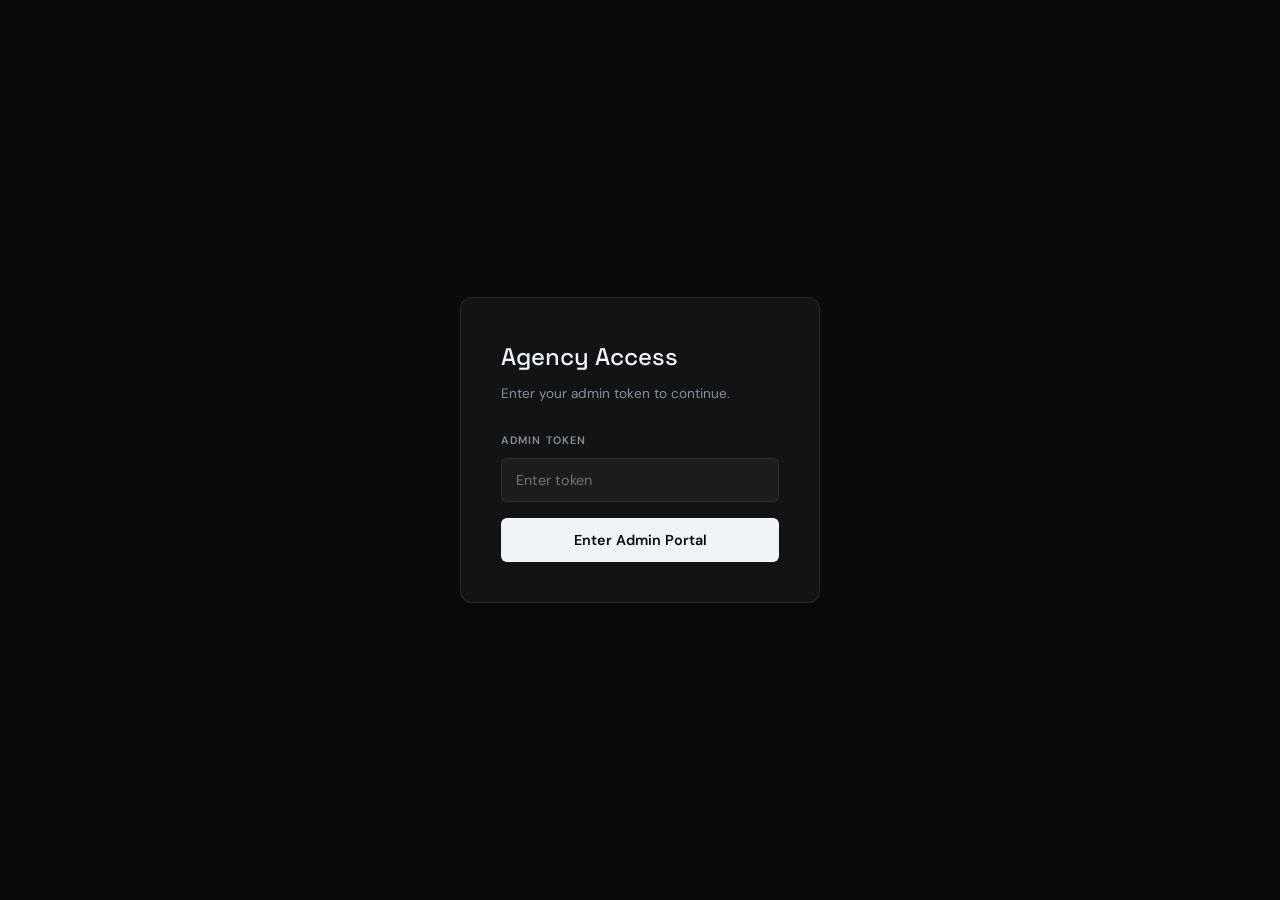
==== commit 6a7453b9: "Security: remove admin login from public client login page - login.html: removed visible 'Agency log" ====
--- a/admin.html
+++ b/admin.html
@@ -325,7 +325,42 @@
 
   // ── Auth guard ──────────────────────────────────────────
   if (!JYB.getAdminToken()) {
-    window.location.replace('/login.html?mode=admin');
+    // Show inline admin login — don't redirect to the public client login page
+    document.querySelector('.portal-nav').style.display = 'none';
+    document.querySelector('.admin-layout').style.display = 'none';
+    var loginBox = document.createElement('div');
+    loginBox.style.cssText = 'display:flex;align-items:center;justify-content:center;min-height:100vh;padding:24px;';
+    loginBox.innerHTML = '<div style="background:var(--surface,#111);border:1px solid var(--border,rgba(255,255,255,.08));border-radius:12px;padding:40px;width:100%;max-width:360px;">' +
+      '<p style="font-family:var(--font-head);font-size:1.5rem;font-weight:500;color:var(--text-primary,#F0F2F6);margin:0 0 6px;">Agency Access</p>' +
+      '<p style="font-size:.85rem;color:var(--text-muted,#8A8F9E);margin:0 0 28px;">Enter your admin token to continue.</p>' +
+      '<div id="admin-gate-msg" style="display:none;padding:10px 14px;background:rgba(220,80,80,.12);border:1px solid rgba(220,80,80,.3);border-radius:6px;font-size:.82rem;color:#e57373;margin-bottom:16px;"></div>' +
+      '<label style="display:block;font-size:.68rem;font-weight:600;letter-spacing:.1em;text-transform:uppercase;color:var(--text-muted,#8A8F9E);margin-bottom:8px;">Admin Token</label>' +
+      '<input id="admin-gate-pass" type="password" placeholder="Enter token" autocomplete="current-password" style="width:100%;box-sizing:border-box;background:rgba(255,255,255,.04);border:1px solid var(--border,rgba(255,255,255,.1));border-radius:6px;padding:12px 14px;font-size:.9rem;color:var(--text-primary,#F0F2F6);outline:none;margin-bottom:16px;">' +
+      '<button id="admin-gate-btn" style="width:100%;padding:13px;background:var(--text-primary,#F0F2F6);color:#0a0a0a;border:none;border-radius:6px;font-size:.9rem;font-weight:600;cursor:pointer;">Enter Admin Portal</button>' +
+    '</div>';
+    document.body.appendChild(loginBox);
+
+    document.getElementById('admin-gate-btn').addEventListener('click', async function () {
+      var token = document.getElementById('admin-gate-pass').value.trim();
+      var errEl = document.getElementById('admin-gate-msg');
+      var btn   = this;
+      if (!token) { errEl.textContent = 'Enter your admin token.'; errEl.style.display = 'block'; return; }
+      btn.disabled = true; btn.textContent = 'Verifying\u2026';
+      try {
+        var data = await JYB.apiFetch('/api/admin/clients', { headers: { Authorization: 'Bearer ' + token } });
+        if (data.success) {
+          JYB.setAdminToken(token);
+          window.location.reload();
+        } else {
+          errEl.textContent = 'Incorrect token. Try again.'; errEl.style.display = 'block';
+          btn.disabled = false; btn.textContent = 'Enter Admin Portal';
+        }
+      } catch (e) {
+        errEl.textContent = 'Incorrect token. Try again.'; errEl.style.display = 'block';
+        btn.disabled = false; btn.textContent = 'Enter Admin Portal';
+      }
+    });
+    document.getElementById('admin-gate-pass').addEventListener('keydown', function(e){ if(e.key==='Enter') document.getElementById('admin-gate-btn').click(); });
     return;
   }
 
